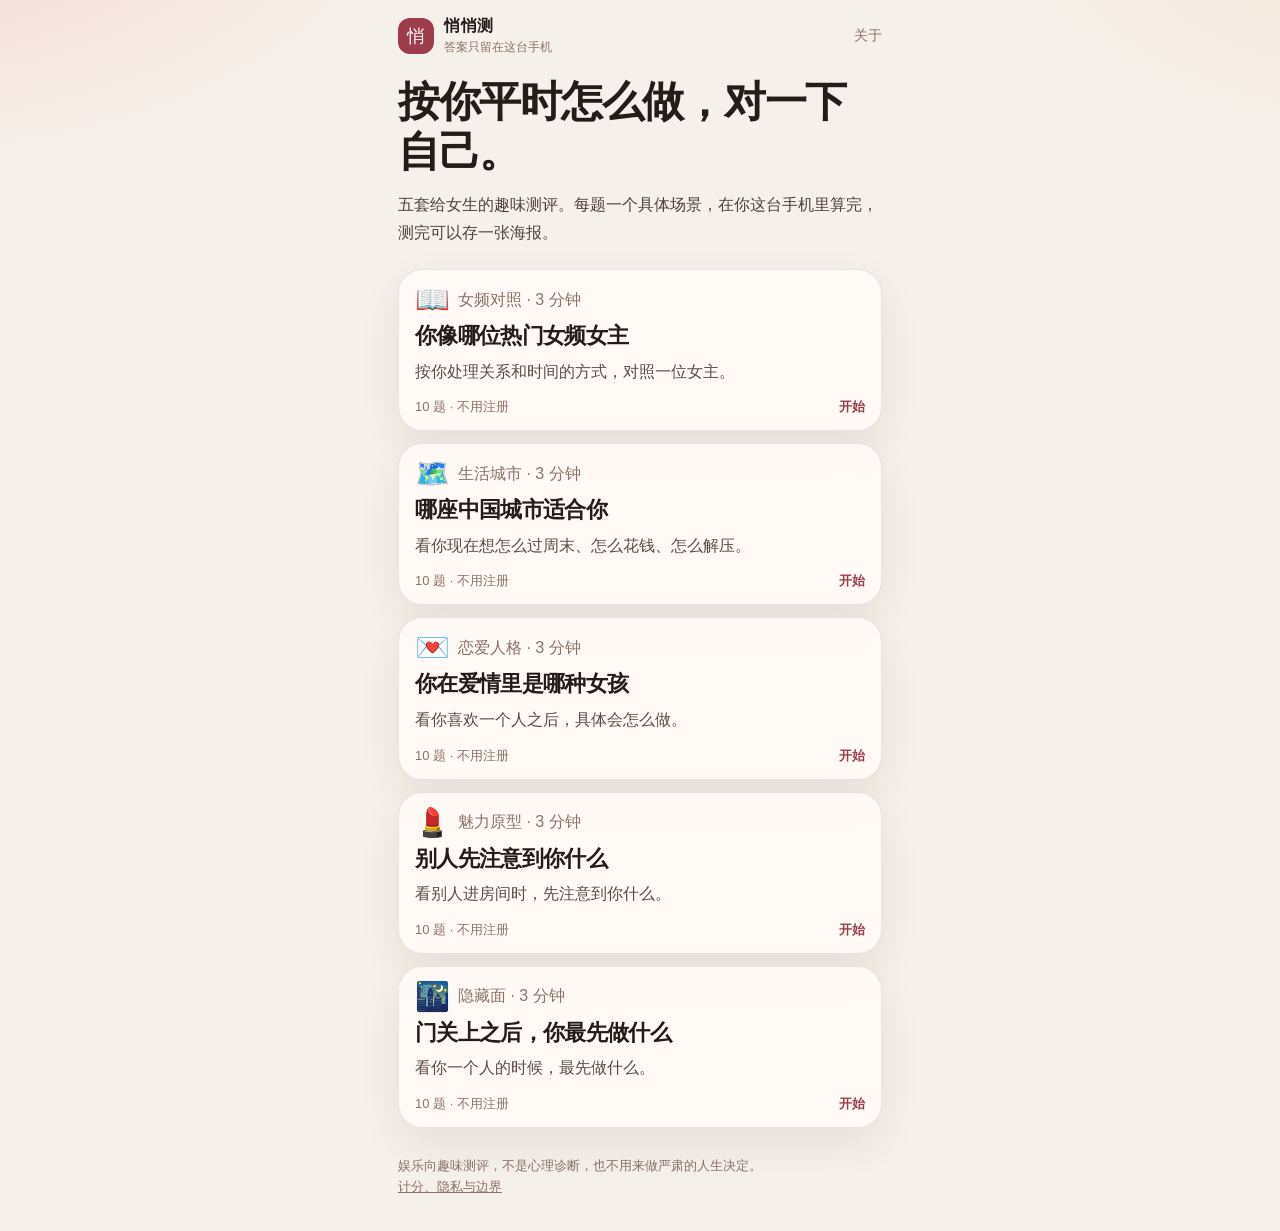
==== index.html @ f79620e3 "把整合版和五份单卖页面放进仓库。 答题记录只写在打开页面的那台浏览器里，不会跟着页面发给别人。" ====
<!DOCTYPE html>
<html lang="zh-CN">
<head>
  <meta charset="UTF-8">
  <meta name="viewport" content="width=device-width, initial-scale=1, viewport-fit=cover">
  <meta name="theme-color" content="#f6f0ea">
  <meta name="description" content="悄悄测：五个给女生的趣味测评。女频女主、适合的城市、恋爱里的做法、别人先注意到什么、独处时做什么。不用注册，答案只留在这台手机里。">
  <meta property="og:title" content="悄悄测">
  <meta property="og:description" content="每题一个具体场景，在你手机里算完。测完可以保存海报。娱乐向，不是心理诊断。">
  <meta property="og:type" content="website">
  <title>悄悄测</title>
  <link rel="icon" href="favicon.svg">
  <link rel="stylesheet" href="css/app.css">
</head>
<body>
  <div id="app" class="shell"></div>
  <script src="js/data/heroine.js"></script>
  <script src="js/data/city.js"></script>
  <script src="js/data/love.js"></script>
  <script src="js/data/charm.js"></script>
  <script src="js/data/night.js"></script>
  <script src="js/app.js"></script>
</body>
</html>
---- css/app.css ----
:root {
  --bg0: #f6d5cf;
  --bg1: #f6f0ea;
  --wash: #f3e2d4;
  --paper: rgba(255, 250, 246, 0.94);
  --ink: #241c18;
  --muted: #8a7268;
  --line: rgba(36, 28, 24, 0.1);
  --accent: #9d3d4c;
  --soft: #f8e4e6;
  --shadow: 0 16px 40px rgba(70, 32, 24, 0.08);
  --serif: "Iowan Old Style", "Palatino Linotype", Palatino, "Songti SC", "STSong", "Noto Serif SC", serif;
  --sans: "PingFang SC", "Hiragino Sans GB", "Microsoft YaHei", "Noto Sans SC", sans-serif;
  color: var(--ink);
  background: var(--bg1);
  font-family: var(--sans);
}

:root[data-theme="heroine"] { --accent: #9d3d4c; --soft: #f8e4e6; --bg0: #f6d0d4; --wash: #f7e3d8; }
:root[data-theme="city"] { --accent: #c56a32; --soft: #fde7d4; --bg0: #f6d7bf; --wash: #f8e6d2; }
:root[data-theme="love"] { --accent: #c45378; --soft: #fde3ec; --bg0: #f8d0e0; --wash: #fbe4ea; }
:root[data-theme="charm"] { --accent: #8d5a3b; --soft: #f4e6d8; --bg0: #ead4c2; --wash: #f6e7da; }
:root[data-theme="night"] { --accent: #31456f; --soft: #e5e9f6; --bg0: #d5dced; --wash: #e4e2ef; --ink: #1b2333; --muted: #66708a; }

* { box-sizing: border-box; }
html, body { margin: 0; }
body {
  min-height: 100dvh;
  color: var(--ink);
  font-family: var(--sans);
  background:
    radial-gradient(980px 520px at -10% -10%, var(--bg0), transparent 58%),
    radial-gradient(820px 480px at 110% -8%, var(--wash), transparent 52%),
    var(--bg1);
}
button, a { -webkit-tap-highlight-color: transparent; }
button { font-family: inherit; }
img { max-width: 100%; }

.shell {
  width: min(520px, 100%);
  margin: 0 auto;
  padding: calc(16px + env(safe-area-inset-top)) 18px calc(32px + env(safe-area-inset-bottom));
}

.topbar, .foot, .row, .card-top, .card-foot, .tags, .actions, .pair {
  display: flex;
  align-items: center;
}
.topbar, .card-foot, .actions { justify-content: space-between; }
.topbar { margin-bottom: 22px; }
.brand {
  display: flex;
  gap: 10px;
  align-items: center;
  color: inherit;
  text-decoration: none;
}
.mark {
  width: 36px;
  height: 36px;
  border-radius: 12px;
  display: grid;
  place-items: center;
  background: var(--accent);
  color: #fffaf6;
  font-family: var(--serif);
  font-size: 18px;
}
.brand b { display: block; font-size: 16px; letter-spacing: 0.04em; }
.brand small, .kicker, .meta, .foot, .notice, .caption, .from {
  color: var(--muted);
}
.brand small { font-size: 12px; }
.ghost {
  border: 0;
  background: transparent;
  color: var(--muted);
  text-decoration: none;
  font-size: 14px;
  padding: 8px 0;
}

.hero h1, .intro h1, .result h1, .about h1, .q-title {
  font-family: var(--serif);
  font-weight: 600;
  letter-spacing: -0.03em;
  line-height: 1.18;
  margin: 0;
}
.hero h1 { font-size: 42px; max-width: 11em; }
.lede, .portrait, .love, .pair p, .about p, .notice {
  font-size: 16px;
  line-height: 1.75;
}
.lede { color: #4e403a; margin: 14px 0 22px; }
:root[data-theme="night"] .lede { color: #2c3548; }

.stack { display: grid; gap: 12px; }
.card {
  display: block;
  text-decoration: none;
  color: inherit;
  background: var(--paper);
  border: 1px solid var(--line);
  border-radius: 24px;
  padding: 16px 16px 14px;
  box-shadow: var(--shadow);
}
.card h2, .block h3, .about h2 {
  font-family: var(--serif);
  margin: 8px 0;
  font-size: 22px;
  line-height: 1.3;
  letter-spacing: -0.03em;
}
.mini b { color: var(--ink); display: block; }
.mini .go { color: var(--accent); }
.card p { margin: 0; color: #5c4b44; line-height: 1.6; }
.card-top, .card-foot { gap: 8px; }
.card-foot { margin-top: 14px; font-size: 13px; color: var(--muted); }
.emoji-lg { font-size: 28px; line-height: 1; }
.go {
  color: var(--accent);
  font-weight: 650;
}
.done {
  margin-left: auto;
  font-size: 12px;
  color: var(--accent);
  background: var(--soft);
  border-radius: 999px;
  padding: 4px 8px;
}

.intro { padding-top: 8px; }
.intro .big { font-size: 54px; margin: 8px 0; }
.intro h1 { font-size: 36px; }
.gets { margin: 8px 0 0; padding: 0; list-style: none; display: grid; gap: 8px; }
.gets li {
  background: var(--paper);
  border-radius: 14px;
  padding: 12px 14px;
  border: 1px solid var(--line);
}
.notice {
  font-size: 13px;
  line-height: 1.65;
  margin-top: 14px;
}

.btn, .opt {
  border-radius: 18px;
  border: 1px solid transparent;
  cursor: pointer;
}
.btn {
  display: block;
  width: 100%;
  text-align: center;
  text-decoration: none;
  background: var(--accent);
  color: #fffaf7;
  padding: 15px 16px;
  font-size: 16.5px;
  font-weight: 650;
  margin-top: 16px;
}
.btn.secondary {
  background: transparent;
  color: var(--ink);
  border-color: var(--line);
  margin-top: 10px;
}
.btn:active, .opt:active { transform: scale(0.985); }

.progress-wrap { margin: 6px 0 18px; }
.bar { height: 4px; border-radius: 99px; background: rgba(36, 28, 24, 0.08); overflow: hidden; }
.bar > span { display: block; height: 100%; background: var(--accent); border-radius: inherit; }
.q-kicker { font-size: 13px; color: var(--muted); margin-bottom: 8px; }
.q-title { font-size: 28px; }
.options { display: grid; gap: 10px; margin-top: 18px; }
.opt {
  width: 100%;
  text-align: left;
  background: var(--paper);
  border-color: var(--line);
  color: var(--ink);
  padding: 15px 16px;
  font-size: 16.5px;
  line-height: 1.55;
  box-shadow: 0 8px 22px rgba(60, 30, 20, 0.04);
}
.opt.is-on {
  background: var(--soft);
  border-color: var(--accent);
}
.back { margin-top: 8px; }

.result { padding-top: 4px; }
.result-hero {
  background: var(--paper);
  border-radius: 28px;
  padding: 22px 18px 18px;
  border: 1px solid var(--line);
  box-shadow: var(--shadow);
}
.result .emoji { font-size: 52px; }
.result h1 { font-size: 40px; margin-top: 6px; }
.epithet { font-size: 17px; line-height: 1.6; margin: 8px 0 0; }
.quote {
  margin: 14px 0 0;
  padding: 12px 14px;
  border-radius: 16px;
  background: var(--soft);
  font-family: var(--serif);
  font-size: 18px;
  line-height: 1.55;
}
.tags { flex-wrap: wrap; gap: 8px; margin-top: 14px; }
.tags span, .pill {
  background: #fff;
  border: 1px solid var(--line);
  border-radius: 999px;
  padding: 5px 10px;
  font-size: 13px;
}
.meter { margin-top: 16px; }
.meter .row { justify-content: space-between; font-size: 13px; color: var(--muted); }
.meter strong { color: var(--ink); font-size: 18px; }
.caption { margin: 8px 0 0; font-size: 12.5px; line-height: 1.55; }

.block {
  margin-top: 12px;
  background: var(--paper);
  border: 1px solid var(--line);
  border-radius: 22px;
  padding: 16px;
}
.block h3 { font-family: var(--serif); font-size: 20px; margin: 0 0 8px; }
.block ul { margin: 0; padding-left: 18px; }
.block li { margin: 6px 0; line-height: 1.6; }
.split { display: grid; grid-template-columns: 1fr; gap: 0; }
.split .block { margin-top: 12px; }
.pair { align-items: flex-start; gap: 10px; }
.pair b { font-size: 15px; }

.actions { display: grid; grid-template-columns: 1fr 1fr; gap: 10px; margin-top: 14px; }
.actions .btn { margin: 0; }
.more { margin-top: 22px; }
.more h3 { font-family: var(--serif); font-size: 22px; }
.mini {
  display: flex;
  justify-content: space-between;
  gap: 12px;
  text-decoration: none;
  color: inherit;
  padding: 12px 0;
  border-bottom: 1px solid var(--line);
}
.mini b { display: block; }
.mini span { color: var(--muted); font-size: 13px; }

.foot { display: block; margin-top: 28px; font-size: 12.5px; line-height: 1.7; }
.foot a { color: var(--muted); }

.modal {
  position: fixed;
  inset: 0;
  background: rgba(28, 18, 16, 0.62);
  z-index: 20;
  display: grid;
  place-items: end center;
  padding: 16px;
}
.sheet {
  width: min(480px, 100%);
  max-height: min(92dvh, 900px);
  overflow: auto;
  background: #fffaf6;
  border-radius: 24px;
  padding: 14px;
}
.poster-img { width: 100%; border-radius: 16px; display: block; }
.sheet p { margin: 10px 4px; color: var(--muted); font-size: 13px; line-height: 1.6; }
.toast {
  position: fixed;
  left: 50%;
  bottom: calc(24px + env(safe-area-inset-bottom));
  transform: translateX(-50%);
  background: #241c18;
  color: #fffaf6;
  border-radius: 999px;
  padding: 10px 16px;
  font-size: 14px;
  z-index: 30;
}

.rise { animation: rise 0.45s ease both; }
@keyframes rise {
  from { opacity: 0; transform: translateY(8px); }
  to { opacity: 1; transform: none; }
}

@media (max-width: 380px) {
  .hero h1 { font-size: 34px; }
  .q-title, .intro h1 { font-size: 26px; }
  .result h1 { font-size: 34px; }
}

@media (prefers-reduced-motion: reduce) {
  .rise { animation: none; }
  .btn:active, .opt:active { transform: none; }
}
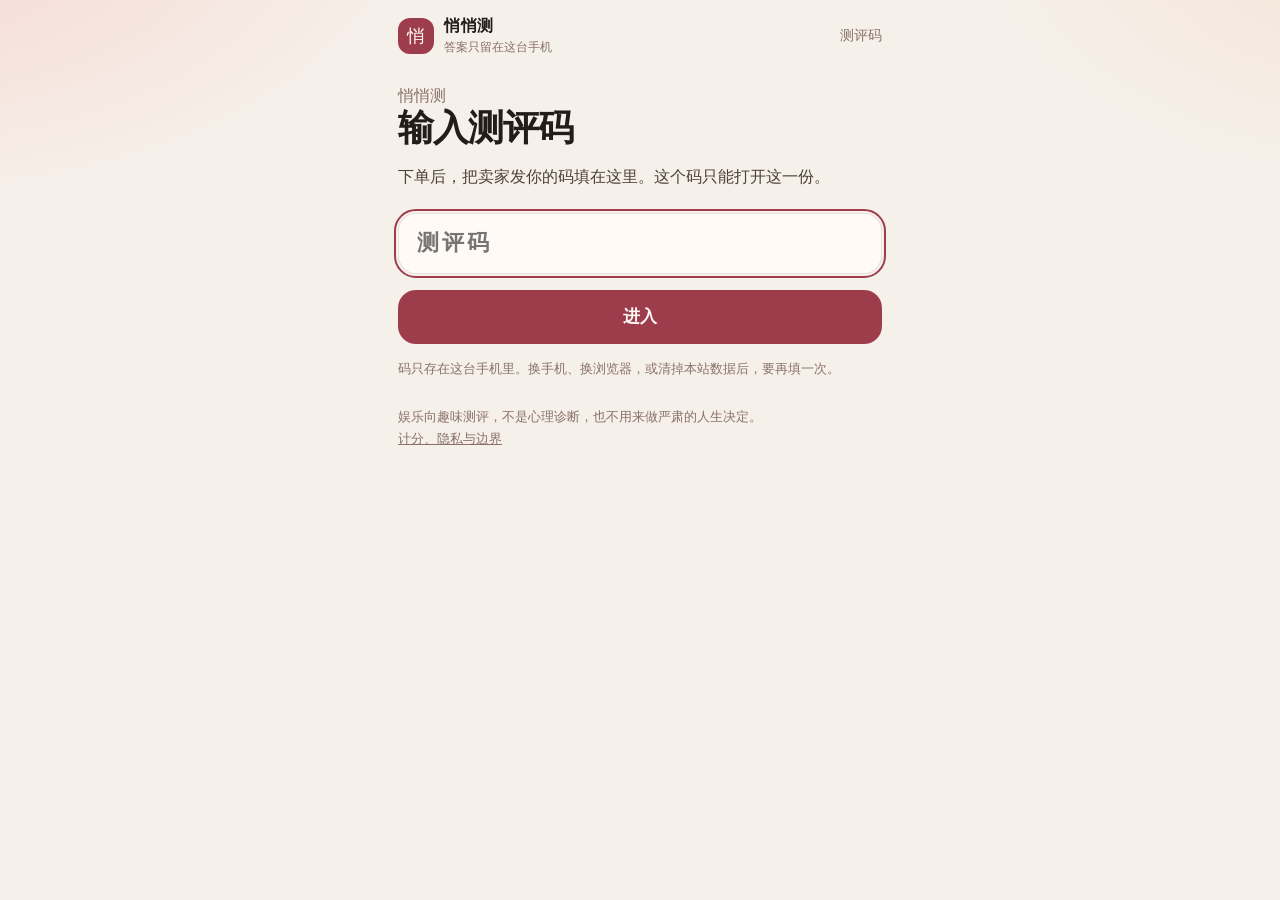
==== commit af7f461a: "每份商品进入前要填各自的测评码。 全套和五份单卖的码互不相通，页面里只保存校验，不写明文。" ====
--- a/index.html
+++ b/index.html
@@ -19,6 +19,7 @@
   <script src="js/data/love.js"></script>
   <script src="js/data/charm.js"></script>
   <script src="js/data/night.js"></script>
+  <script>window.QUIZ_GATE={id:"bundle",hash:"540bd90823213bd8d14dc966d3bfd1baefc6f09c64b7387657ecadb9f24178f3"};</script>
   <script src="js/app.js"></script>
 </body>
 </html>
--- a/css/app.css
+++ b/css/app.css
@@ -148,6 +148,26 @@
   line-height: 1.65;
   margin-top: 14px;
 }
+.code-form { margin-top: 8px; }
+.code-input {
+  display: block;
+  width: 100%;
+  margin-top: 8px;
+  padding: 16px 18px;
+  border-radius: 18px;
+  border: 1px solid var(--line);
+  background: var(--paper);
+  color: var(--ink);
+  font: 650 22px/1.2 var(--sans);
+  letter-spacing: 0.14em;
+  text-transform: uppercase;
+}
+.code-input:focus {
+  outline: 2px solid var(--accent);
+  outline-offset: 2px;
+}
+.code-input.is-bad { border-color: var(--accent); }
+.gate-err { color: var(--accent); }
 
 .btn, .opt {
   border-radius: 18px;
